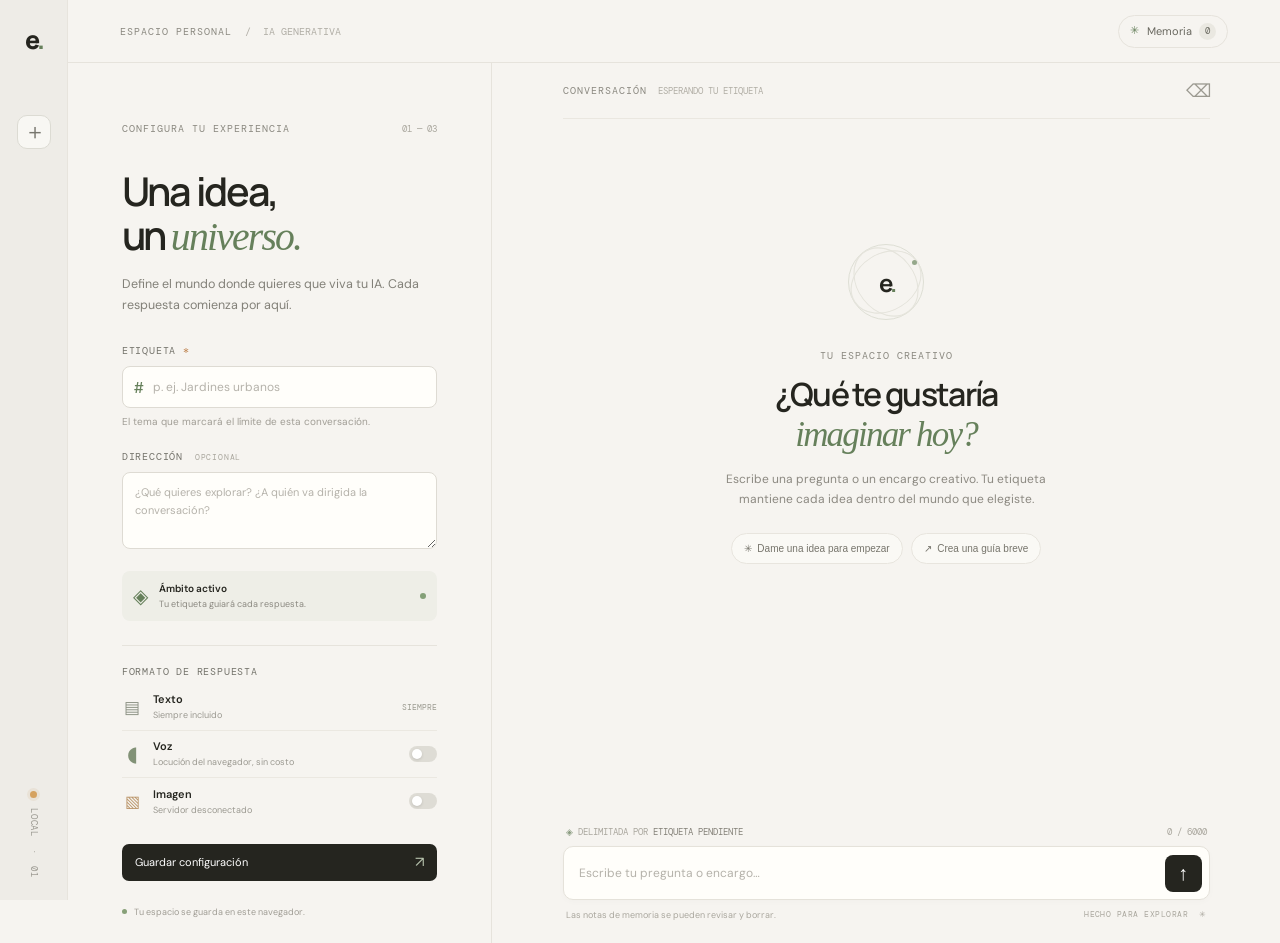
==== IAgenerativa/index.html @ 482936a0 "New" ====
<!doctype html>
<html lang="es">
<head>
  <meta charset="utf-8">
  <meta name="viewport" content="width=device-width, initial-scale=1">
  <meta name="theme-color" content="#f6f4f0">
  <title>Etiqueta — IA generativa</title>
  <link rel="preconnect" href="https://fonts.googleapis.com">
  <link rel="preconnect" href="https://fonts.gstatic.com" crossorigin>
  <link href="https://fonts.googleapis.com/css2?family=DM+Mono:wght@400;500&family=DM+Sans:wght@400;500;600;700&family=Manrope:wght@400;500;600;700;800&display=swap" rel="stylesheet">
  <link rel="stylesheet" href="styles.css">
</head>
<body>
  <aside class="rail">
    <a class="brand" href="#" aria-label="Etiqueta, inicio"><span class="brand-mark">e<span>.</span></span></a>
    <button class="rail-button" id="new-chat" aria-label="Nueva conversación" title="Nueva conversación">＋</button>
    <div class="rail-spacer"></div>
    <span class="rail-status" id="api-dot" title="Estado de conexión"></span>
    <span class="rail-version">LOCAL&nbsp; · &nbsp;01</span>
  </aside>

  <main class="workspace">
    <header class="topbar">
      <div class="topbar-label"><span class="eyebrow">ESPACIO PERSONAL</span><span class="breadcrumb">/ &nbsp;IA GENERATIVA</span></div>
      <button class="memory-toggle" id="memory-toggle"><span class="memory-icon">✳</span> Memoria <span class="memory-count" id="memory-count">0</span></button>
    </header>

    <section class="layout">
      <aside class="setup-panel">
        <div class="panel-intro"><span class="eyebrow">CONFIGURA TU EXPERIENCIA</span><span class="step">01 — 03</span></div>
        <h1>Una idea,<br>un <em>universo.</em></h1>
        <p class="intro-copy">Define el mundo donde quieres que viva tu IA. Cada respuesta comienza por aquí.</p>

        <form id="scope-form">
          <label class="field-label" for="label-input">ETIQUETA <span class="required">*</span></label>
          <div class="input-wrap tag-wrap"><span class="hash">#</span><input id="label-input" maxlength="120" placeholder="p. ej. Jardines urbanos" required value=""></div>
          <p class="field-hint">El tema que marcará el límite de esta conversación.</p>

          <label class="field-label description-label" for="description-input">DIRECCIÓN <span class="optional">OPCIONAL</span></label>
          <textarea id="description-input" rows="3" maxlength="1500" placeholder="¿Qué quieres explorar? ¿A quién va dirigida la conversación?"></textarea>

          <div class="scope-preview"><span class="scope-glyph">◈</span><div><b>Ámbito activo</b><span id="scope-preview-text">Tu etiqueta guiará cada respuesta.</span></div><span class="scope-indicator"></span></div>

          <div class="panel-divider"></div>
          <div class="field-label output-label">FORMATO DE RESPUESTA</div>
          <label class="output-option"><span class="option-icon">▤</span><span><b>Texto</b><small>Siempre incluido</small></span><span class="always-on">SIEMPRE</span></label>
          <label class="output-option selectable"><input id="audio-toggle" type="checkbox"><span class="option-icon audio-icon">◖</span><span><b>Voz</b><small>Locución del navegador, sin costo</small></span><span class="check-ui"></span></label>
          <label class="output-option selectable"><input id="image-toggle" type="checkbox"><span class="option-icon image-icon">▧</span><span><b>Imagen</b><small id="image-status">Generación local con ComfyUI</small></span><span class="check-ui"></span></label>
          <button class="save-scope" type="button" id="save-scope">Guardar configuración <span>↗</span></button>
        </form>

        <div class="sidebar-footer"><span class="privacy-dot"></span> Tu espacio se guarda en este navegador.</div>
      </aside>

      <section class="chat-panel" aria-label="Conversación">
        <div class="chat-top"><div><span class="eyebrow">CONVERSACIÓN</span><span class="chat-mode" id="chat-mode">ESPERANDO TU ETIQUETA</span></div><button class="icon-button" id="clear-chat" aria-label="Limpiar conversación" title="Limpiar conversación">⌫</button></div>
        <div class="messages" id="messages" aria-live="polite">
          <div class="welcome" id="welcome">
            <div class="welcome-orbit"><span class="orbit-dot"></span><span class="orbit-center">e<span>.</span></span></div>
            <span class="eyebrow">TU ESPACIO CREATIVO</span>
            <h2>¿Qué te gustaría<br><em>imaginar hoy?</em></h2>
            <p>Escribe una pregunta o un encargo creativo. Tu etiqueta mantiene cada idea dentro del mundo que elegiste.</p>
            <div class="suggestions"><button class="suggestion" data-prompt="Ayúdame a empezar con tres ideas interesantes.">✳ &nbsp;Dame una idea para empezar</button><button class="suggestion" data-prompt="Crea una pequeña guía práctica para principiantes.">↗ &nbsp;Crea una guía breve</button></div>
          </div>
        </div>
        <div class="composer-area">
          <div class="composer-meta"><span><span class="lock-icon">◈</span> DELIMITADA POR <b id="composer-label">ETIQUETA PENDIENTE</b></span><span id="char-count">0 / 6000</span></div>
          <form class="composer" id="chat-form"><textarea id="message-input" rows="1" maxlength="6000" placeholder="Escribe tu pregunta o encargo…" aria-label="Tu mensaje" required></textarea><button class="send-button" type="submit" id="send-button" aria-label="Enviar mensaje"><span>↑</span></button></form>
          <div class="composer-foot"><span>Las notas de memoria se pueden revisar y borrar.</span><span>HECHO PARA EXPLORAR &nbsp;✳</span></div>
        </div>
      </section>
    </section>
  </main>

  <div class="toast" id="toast" role="status"></div>
  <dialog id="memory-dialog" class="memory-dialog"><form method="dialog"><div class="dialog-top"><div><span class="eyebrow">MEMORIA LOCAL</span><h2>Contexto que permanece.</h2></div><button class="icon-button" aria-label="Cerrar">×</button></div><p>Estas notas solo se guardan en este navegador y pueden ayudar a personalizar respuestas futuras dentro de tu etiqueta.</p><label class="field-label" for="memory-input">TUS NOTAS</label><textarea id="memory-input" rows="7" maxlength="3000" placeholder="Preferencias, contexto o detalles que quieras recordar…"></textarea><div class="dialog-actions"><button type="button" class="text-button" id="forget-memory">Borrar notas</button><button type="button" class="save-scope" id="save-memory">Guardar notas <span>↗</span></button></div></form></dialog>
  <script src="app.js"></script>
</body>
</html>
---- IAgenerativa/styles.css ----
:root{--paper:#f6f4f0;--white:#fffefa;--ink:#25251f;--muted:#88877f;--line:#e6e3dc;--accent:#66805b;--accent-light:#e8ede4;--amber:#c79356;--sans:"DM Sans",sans-serif;--display:"Manrope",sans-serif;--mono:"DM Mono",monospace}*{box-sizing:border-box}body{margin:0;background:var(--paper);color:var(--ink);font-family:var(--sans);font-size:14px;min-height:100vh}.rail{position:fixed;inset:0 auto 0 0;width:68px;background:#eeece7;border-right:1px solid #e7e4dd;display:flex;align-items:center;flex-direction:column;z-index:5}.brand{margin-top:22px;text-decoration:none}.brand-mark{font:800 25px var(--display);letter-spacing:-3px;color:var(--ink)}.brand-mark span,.orbit-center span{color:var(--accent)}.rail-button{margin-top:58px;border:1px solid #dcdbd3;background:#f8f7f3;width:34px;height:34px;border-radius:10px;font-size:22px;color:#77766e;cursor:pointer}.rail-button:hover{color:var(--accent);border-color:var(--accent)}.rail-spacer{flex:1}.rail-status{width:7px;height:7px;border-radius:50%;background:#d5a260;margin-bottom:10px;box-shadow:0 0 0 3px #e9e2d7}.rail-status.online{background:#72976a;box-shadow:0 0 0 3px #e0e9dc}.rail-version{font:9px var(--mono);writing-mode:vertical-rl;color:#9c9a92;letter-spacing:.09em;margin-bottom:22px}.workspace{margin-left:68px;min-height:100vh}.topbar{height:63px;padding:0 4.3%;border-bottom:1px solid var(--line);display:flex;align-items:center;justify-content:space-between}.topbar-label{display:flex;gap:13px;align-items:center}.eyebrow{font:10px var(--mono);letter-spacing:.1em;color:#8b8980}.breadcrumb{font:10px var(--mono);color:#b1aea6}.memory-toggle{border:1px solid var(--line);background:transparent;border-radius:20px;padding:7px 11px;font:11px var(--sans);color:#69685f;cursor:pointer}.memory-toggle:hover{background:#efede7}.memory-icon{color:var(--accent);margin-right:5px}.memory-count{display:inline-grid;place-items:center;background:#eae8e1;border-radius:50%;height:17px;width:17px;margin-left:4px;font:9px var(--mono)}.layout{max-width:1500px;margin:auto;display:grid;grid-template-columns:minmax(295px,35%) 1fr;min-height:calc(100vh - 63px)}.setup-panel{padding:47px clamp(27px,4.2vw,64px) 25px;border-right:1px solid var(--line);position:relative;display:flex;flex-direction:column}.panel-intro{display:flex;justify-content:space-between;align-items:center}.step{font:9px var(--mono);color:#aaa79e}h1{font:600 clamp(32px,3.1vw,43px)/1.12 var(--display);letter-spacing:-2.3px;margin:34px 0 14px}h1 em,h2 em{font-family:Georgia,serif;font-weight:400;color:var(--accent);letter-spacing:-1.8px}.intro-copy{max-width:300px;color:#828078;line-height:1.65;font-size:12.5px;margin:0 0 29px}.field-label{display:block;font:10px var(--mono);letter-spacing:.08em;color:#74736b;margin:0 0 9px}.required{color:#bd7f49}.optional{font-size:8px;color:#aaa79e;margin-left:5px}.input-wrap{height:42px;border:1px solid #dedbd3;background:var(--white);border-radius:8px;display:flex;align-items:center;padding:0 11px;transition:border-color .2s}.input-wrap:focus-within,textarea:focus{outline:none;border-color:#99a88f}.hash{color:var(--accent);font:16px var(--mono);margin-right:7px}input,textarea{font-family:var(--sans);color:var(--ink)}.input-wrap input{border:0;outline:0;width:100%;font-size:12px;background:transparent}.input-wrap input::placeholder,textarea::placeholder{color:#b5b2aa}.field-hint{font-size:10px;color:#a09d95;margin:7px 0 22px}.description-label{margin-bottom:9px}#description-input,#memory-input{resize:vertical;min-height:71px;border:1px solid #dedbd3;border-radius:8px;background:var(--white);padding:11px 12px;font-size:11px;line-height:1.6;width:100%;outline:none}#description-input::placeholder{color:#b5b2aa}.scope-preview{display:flex;align-items:center;gap:11px;padding:11px;margin-top:18px;background:#eeeee7;border-radius:8px}.scope-glyph{font-size:20px;color:var(--accent)}.scope-preview div{display:flex;flex-direction:column;gap:3px;min-width:0}.scope-preview b{font-size:10px;font-weight:600}.scope-preview div span{font-size:9px;color:#8b8981;overflow:hidden;text-overflow:ellipsis;white-space:nowrap;max-width:215px}.scope-indicator{margin-left:auto;flex:none;width:6px;height:6px;background:#84a078;border-radius:50%}.panel-divider{height:1px;background:var(--line);margin:24px 0 19px}.output-label{margin-bottom:6px}.output-option{display:flex;align-items:center;gap:10px;min-height:47px;border-bottom:1px solid #ebe8e1;cursor:default}.output-option:last-of-type{border-bottom:0}.option-icon{font-size:17px;width:21px;color:#8c9184;text-align:center}.audio-icon{font-size:21px;color:#829277}.image-icon{font-size:16px;color:#ba9469}.output-option>span:nth-of-type(2){display:flex;flex-direction:column;gap:3px}.output-option b{font-size:11px;font-weight:600}.output-option small{font-size:9px;color:#9b9991}.always-on{margin-left:auto;font:8px var(--mono);color:#9b9a90}.selectable{position:relative;cursor:pointer}.selectable input{position:absolute;opacity:0;pointer-events:none}.check-ui{margin-left:auto;width:28px;height:16px;background:#dedcd5;border-radius:20px;position:relative;transition:.18s}.check-ui:after{content:"";position:absolute;width:10px;height:10px;background:white;border-radius:50%;left:3px;top:3px;transition:.18s;box-shadow:0 1px 3px #0002}.selectable input:checked~.check-ui{background:var(--accent)}.selectable input:checked~.check-ui:after{left:15px}.selectable:has(input:focus-visible){outline:2px solid var(--accent)}.save-scope{margin-top:19px;width:100%;height:37px;border:0;background:var(--ink);border-radius:7px;color:white;text-align:left;padding:0 13px;font:11px var(--sans);cursor:pointer;display:flex;align-items:center;justify-content:space-between;transition:background .2s}.save-scope:hover{background:#41433c}.save-scope span{font-size:15px;color:#b6c2ad}.sidebar-footer{margin-top:auto;padding-top:25px;font-size:9px;color:#a09d95;display:flex;align-items:center;gap:7px}.privacy-dot{width:5px;height:5px;border-radius:50%;background:#87a078}.chat-panel{display:flex;flex-direction:column;min-height:calc(100vh - 63px);padding:0 clamp(25px,5.5vw,82px)}.chat-top{height:56px;display:flex;align-items:center;justify-content:space-between;border-bottom:1px solid #eae7e0}.chat-top>div{display:flex;align-items:center;gap:11px}.chat-mode{font:9px var(--mono);color:#b1aea5}.icon-button{border:0;background:none;color:#9b9990;font-size:18px;cursor:pointer;width:30px;height:30px;border-radius:8px}.icon-button:hover{background:#eeece5;color:var(--ink)}.messages{flex:1;overflow:auto;padding:26px 0 20px;scroll-behavior:smooth}.welcome{max-width:455px;margin:8vh auto 30px;text-align:center}.welcome-orbit{position:relative;width:76px;height:76px;border:1px solid #dedfd5;border-radius:50%;margin:0 auto 25px;display:grid;place-items:center}.welcome-orbit:before,.welcome-orbit:after{content:"";position:absolute;border:1px solid #e5e4dc;border-radius:50%;inset:8px;transform:rotate(-32deg) scaleX(1.3)}.welcome-orbit:after{transform:rotate(52deg) scaleX(1.3)}.orbit-center{font:700 24px var(--display);letter-spacing:-3px}.orbit-dot{position:absolute;width:5px;height:5px;border-radius:50%;background:#95a88b;right:6px;top:15px}.welcome h2{font:600 32px/1.22 var(--display);letter-spacing:-1.7px;margin:12px 0 12px}.welcome h2 em{font-size:35px}.welcome>p{max-width:370px;margin:0 auto;color:#8c8981;font-size:12px;line-height:1.7}.suggestions{display:flex;justify-content:center;gap:8px;margin-top:23px;flex-wrap:wrap}.suggestion{background:#faf9f5;border:1px solid #e8e5de;border-radius:20px;padding:9px 12px;font-size:10px;color:#77756c;cursor:pointer}.suggestion:hover{border-color:#9bac92;color:var(--accent)}.composer-area{padding-bottom:22px}.composer-meta{display:flex;justify-content:space-between;font:9px var(--mono);color:#aaa79e;margin:0 3px 8px}.composer-meta b{font-weight:400;color:#848178}.lock-icon{color:#8b9c81}.composer{background:var(--white);border:1px solid #e5e2da;border-radius:10px;min-height:54px;display:flex;align-items:flex-end;padding:7px;gap:8px;box-shadow:0 2px 7px #33291105}.composer:focus-within{border-color:#a8b59e}.composer textarea{border:0!important;background:transparent!important;resize:none;max-height:160px;min-height:38px;padding:10px 8px;flex:1;font-size:12px;line-height:1.5;outline:none}.send-button{width:37px;height:37px;flex:none;border:0;border-radius:8px;background:var(--ink);color:white;font-size:20px;cursor:pointer}.send-button:hover{background:var(--accent)}.send-button:disabled{opacity:.45;cursor:wait}.composer-foot{display:flex;justify-content:space-between;margin:9px 3px 0;font-size:9px;color:#aaa79e}.composer-foot span:last-child{font:8px var(--mono);letter-spacing:.06em}.message{display:flex;gap:11px;margin:0 auto 20px;max-width:670px;animation:appear .25s ease}.message.user{justify-content:flex-end}.message .avatar{width:26px;height:26px;flex:none;border-radius:50%;display:grid;place-items:center;background:#e8ece4;color:var(--accent);font:600 11px var(--display)}.message.user .bubble{background:#eceae4;border-radius:13px 4px 13px 13px;max-width:79%}.message.assistant .bubble{background:transparent;max-width:88%;padding-top:2px}.bubble{padding:11px 14px;font-size:12px;line-height:1.75;white-space:pre-wrap;overflow-wrap:anywhere}.message.assistant .bubble{color:#37372f}.message-tools{display:flex;gap:8px;margin:8px 0 0 36px}.tool-button{border:1px solid var(--line);background:var(--white);border-radius:16px;padding:6px 10px;font-size:10px;color:#77756d;cursor:pointer}.tool-button:hover{color:var(--accent);border-color:#afbea7}.reply-image{display:block;width:min(100%,460px);border-radius:10px;border:1px solid var(--line);margin:12px 0 0}.loading-dots{display:flex;gap:4px;padding:8px 0}.loading-dots i{width:5px;height:5px;background:#98a68d;border-radius:50%;animation:bounce .7s infinite alternate}.loading-dots i:nth-child(2){animation-delay:.16s}.loading-dots i:nth-child(3){animation-delay:.32s}.toast{position:fixed;bottom:24px;left:50%;transform:translate(-50%,12px);opacity:0;pointer-events:none;background:#2b2d27;color:#fff;padding:10px 15px;border-radius:8px;font-size:11px;z-index:15;transition:.2s;max-width:90vw}.toast.show{transform:translate(-50%,0);opacity:1}.memory-dialog{width:min(460px,calc(100vw - 32px));border:1px solid var(--line);border-radius:14px;padding:24px;background:var(--white);color:var(--ink);box-shadow:0 18px 60px #29271925}.memory-dialog::backdrop{background:#25251f55;backdrop-filter:blur(3px)}.dialog-top{display:flex;justify-content:space-between}.dialog-top h2{font:600 21px var(--display);letter-spacing:-.6px;margin:8px 0}.memory-dialog p{font-size:11px;color:#89867e;line-height:1.65;margin:5px 0 20px}.memory-dialog #memory-input{min-height:130px}.dialog-actions{display:flex;align-items:center;justify-content:space-between;gap:15px}.dialog-actions .save-scope{width:auto;min-width:138px}.text-button{border:0;background:transparent;color:#a05e4e;font-size:10px;cursor:pointer}.text-button:hover{text-decoration:underline}@keyframes bounce{to{transform:translateY(-5px)}}@keyframes appear{from{opacity:0;transform:translateY(5px)}to{opacity:1;transform:translateY(0)}}@media(min-height:850px){.setup-panel{padding-top:59px}.welcome{margin-top:11vh}}@media(max-width:820px){.layout{grid-template-columns:minmax(250px,36%) 1fr}.setup-panel{padding-left:24px;padding-right:24px}.chat-panel{padding-left:26px;padding-right:26px}.topbar{padding:0 25px}}@media(max-width:650px){.rail{width:48px}.workspace{margin-left:48px}.topbar{height:52px;padding:0 15px}.breadcrumb{display:none}.layout{display:flex;flex-direction:column;min-height:calc(100vh - 52px)}.setup-panel{border-right:0;border-bottom:1px solid var(--line);padding:24px 20px 15px}.setup-panel h1{font-size:29px;margin:18px 0 8px}.intro-copy{margin-bottom:16px}.scope-preview{margin-top:12px}.panel-divider{margin:16px 0 11px}.output-option{min-height:40px}.save-scope{margin-top:13px}.sidebar-footer{display:none}.chat-panel{min-height:70vh;padding:0 17px}.chat-top{height:47px}.welcome{margin:8vh auto 25px}.welcome h2{font-size:28px}.welcome h2 em{font-size:30px}.composer-area{padding-bottom:14px}.composer-foot span:last-child{display:none}.rail-button{margin-top:38px}.rail-version{margin-bottom:14px}}
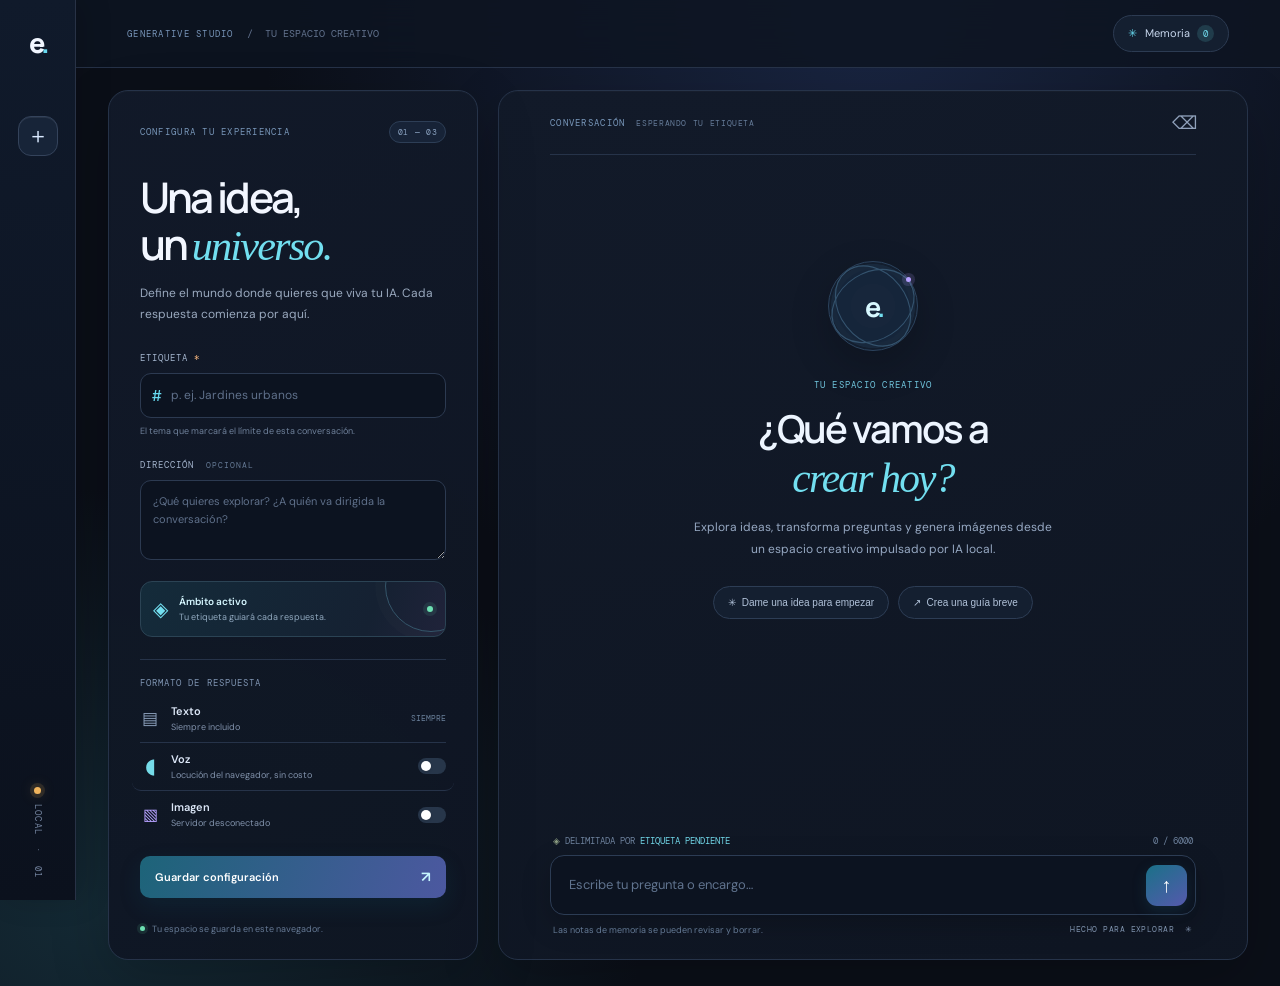
==== commit 86fa208d: "Completado" ====
--- a/IAgenerativa/index.html
+++ b/IAgenerativa/index.html
@@ -3,8 +3,9 @@
 <head>
   <meta charset="utf-8">
   <meta name="viewport" content="width=device-width, initial-scale=1">
-  <meta name="theme-color" content="#f6f4f0">
-  <title>Etiqueta — IA generativa</title>
+  <meta name="theme-color" content="#0b0f18">
+  <title>Etiqueta IA — Generative Studio</title>
+  <meta name="description" content="Un espacio local para explorar ideas, conversar y crear imágenes con inteligencia artificial.">
   <link rel="preconnect" href="https://fonts.googleapis.com">
   <link rel="preconnect" href="https://fonts.gstatic.com" crossorigin>
   <link href="https://fonts.googleapis.com/css2?family=DM+Mono:wght@400;500&family=DM+Sans:wght@400;500;600;700&family=Manrope:wght@400;500;600;700;800&display=swap" rel="stylesheet">
@@ -21,7 +22,7 @@
 
   <main class="workspace">
     <header class="topbar">
-      <div class="topbar-label"><span class="eyebrow">ESPACIO PERSONAL</span><span class="breadcrumb">/ &nbsp;IA GENERATIVA</span></div>
+      <div class="topbar-label"><span class="eyebrow">GENERATIVE STUDIO</span><span class="breadcrumb">/ &nbsp;TU ESPACIO CREATIVO</span></div>
       <button class="memory-toggle" id="memory-toggle"><span class="memory-icon">✳</span> Memoria <span class="memory-count" id="memory-count">0</span></button>
     </header>
 
@@ -58,8 +59,8 @@
           <div class="welcome" id="welcome">
             <div class="welcome-orbit"><span class="orbit-dot"></span><span class="orbit-center">e<span>.</span></span></div>
             <span class="eyebrow">TU ESPACIO CREATIVO</span>
-            <h2>¿Qué te gustaría<br><em>imaginar hoy?</em></h2>
-            <p>Escribe una pregunta o un encargo creativo. Tu etiqueta mantiene cada idea dentro del mundo que elegiste.</p>
+            <h2>¿Qué vamos a<br><em>crear hoy?</em></h2>
+            <p>Explora ideas, transforma preguntas y genera imágenes desde un espacio creativo impulsado por IA local.</p>
             <div class="suggestions"><button class="suggestion" data-prompt="Ayúdame a empezar con tres ideas interesantes.">✳ &nbsp;Dame una idea para empezar</button><button class="suggestion" data-prompt="Crea una pequeña guía práctica para principiantes.">↗ &nbsp;Crea una guía breve</button></div>
           </div>
         </div>
--- a/IAgenerativa/styles.css
+++ b/IAgenerativa/styles.css
@@ -1 +1,308 @@
 :root{--paper:#f6f4f0;--white:#fffefa;--ink:#25251f;--muted:#88877f;--line:#e6e3dc;--accent:#66805b;--accent-light:#e8ede4;--amber:#c79356;--sans:"DM Sans",sans-serif;--display:"Manrope",sans-serif;--mono:"DM Mono",monospace}*{box-sizing:border-box}body{margin:0;background:var(--paper);color:var(--ink);font-family:var(--sans);font-size:14px;min-height:100vh}.rail{position:fixed;inset:0 auto 0 0;width:68px;background:#eeece7;border-right:1px solid #e7e4dd;display:flex;align-items:center;flex-direction:column;z-index:5}.brand{margin-top:22px;text-decoration:none}.brand-mark{font:800 25px var(--display);letter-spacing:-3px;color:var(--ink)}.brand-mark span,.orbit-center span{color:var(--accent)}.rail-button{margin-top:58px;border:1px solid #dcdbd3;background:#f8f7f3;width:34px;height:34px;border-radius:10px;font-size:22px;color:#77766e;cursor:pointer}.rail-button:hover{color:var(--accent);border-color:var(--accent)}.rail-spacer{flex:1}.rail-status{width:7px;height:7px;border-radius:50%;background:#d5a260;margin-bottom:10px;box-shadow:0 0 0 3px #e9e2d7}.rail-status.online{background:#72976a;box-shadow:0 0 0 3px #e0e9dc}.rail-version{font:9px var(--mono);writing-mode:vertical-rl;color:#9c9a92;letter-spacing:.09em;margin-bottom:22px}.workspace{margin-left:68px;min-height:100vh}.topbar{height:63px;padding:0 4.3%;border-bottom:1px solid var(--line);display:flex;align-items:center;justify-content:space-between}.topbar-label{display:flex;gap:13px;align-items:center}.eyebrow{font:10px var(--mono);letter-spacing:.1em;color:#8b8980}.breadcrumb{font:10px var(--mono);color:#b1aea6}.memory-toggle{border:1px solid var(--line);background:transparent;border-radius:20px;padding:7px 11px;font:11px var(--sans);color:#69685f;cursor:pointer}.memory-toggle:hover{background:#efede7}.memory-icon{color:var(--accent);margin-right:5px}.memory-count{display:inline-grid;place-items:center;background:#eae8e1;border-radius:50%;height:17px;width:17px;margin-left:4px;font:9px var(--mono)}.layout{max-width:1500px;margin:auto;display:grid;grid-template-columns:minmax(295px,35%) 1fr;min-height:calc(100vh - 63px)}.setup-panel{padding:47px clamp(27px,4.2vw,64px) 25px;border-right:1px solid var(--line);position:relative;display:flex;flex-direction:column}.panel-intro{display:flex;justify-content:space-between;align-items:center}.step{font:9px var(--mono);color:#aaa79e}h1{font:600 clamp(32px,3.1vw,43px)/1.12 var(--display);letter-spacing:-2.3px;margin:34px 0 14px}h1 em,h2 em{font-family:Georgia,serif;font-weight:400;color:var(--accent);letter-spacing:-1.8px}.intro-copy{max-width:300px;color:#828078;line-height:1.65;font-size:12.5px;margin:0 0 29px}.field-label{display:block;font:10px var(--mono);letter-spacing:.08em;color:#74736b;margin:0 0 9px}.required{color:#bd7f49}.optional{font-size:8px;color:#aaa79e;margin-left:5px}.input-wrap{height:42px;border:1px solid #dedbd3;background:var(--white);border-radius:8px;display:flex;align-items:center;padding:0 11px;transition:border-color .2s}.input-wrap:focus-within,textarea:focus{outline:none;border-color:#99a88f}.hash{color:var(--accent);font:16px var(--mono);margin-right:7px}input,textarea{font-family:var(--sans);color:var(--ink)}.input-wrap input{border:0;outline:0;width:100%;font-size:12px;background:transparent}.input-wrap input::placeholder,textarea::placeholder{color:#b5b2aa}.field-hint{font-size:10px;color:#a09d95;margin:7px 0 22px}.description-label{margin-bottom:9px}#description-input,#memory-input{resize:vertical;min-height:71px;border:1px solid #dedbd3;border-radius:8px;background:var(--white);padding:11px 12px;font-size:11px;line-height:1.6;width:100%;outline:none}#description-input::placeholder{color:#b5b2aa}.scope-preview{display:flex;align-items:center;gap:11px;padding:11px;margin-top:18px;background:#eeeee7;border-radius:8px}.scope-glyph{font-size:20px;color:var(--accent)}.scope-preview div{display:flex;flex-direction:column;gap:3px;min-width:0}.scope-preview b{font-size:10px;font-weight:600}.scope-preview div span{font-size:9px;color:#8b8981;overflow:hidden;text-overflow:ellipsis;white-space:nowrap;max-width:215px}.scope-indicator{margin-left:auto;flex:none;width:6px;height:6px;background:#84a078;border-radius:50%}.panel-divider{height:1px;background:var(--line);margin:24px 0 19px}.output-label{margin-bottom:6px}.output-option{display:flex;align-items:center;gap:10px;min-height:47px;border-bottom:1px solid #ebe8e1;cursor:default}.output-option:last-of-type{border-bottom:0}.option-icon{font-size:17px;width:21px;color:#8c9184;text-align:center}.audio-icon{font-size:21px;color:#829277}.image-icon{font-size:16px;color:#ba9469}.output-option>span:nth-of-type(2){display:flex;flex-direction:column;gap:3px}.output-option b{font-size:11px;font-weight:600}.output-option small{font-size:9px;color:#9b9991}.always-on{margin-left:auto;font:8px var(--mono);color:#9b9a90}.selectable{position:relative;cursor:pointer}.selectable input{position:absolute;opacity:0;pointer-events:none}.check-ui{margin-left:auto;width:28px;height:16px;background:#dedcd5;border-radius:20px;position:relative;transition:.18s}.check-ui:after{content:"";position:absolute;width:10px;height:10px;background:white;border-radius:50%;left:3px;top:3px;transition:.18s;box-shadow:0 1px 3px #0002}.selectable input:checked~.check-ui{background:var(--accent)}.selectable input:checked~.check-ui:after{left:15px}.selectable:has(input:focus-visible){outline:2px solid var(--accent)}.save-scope{margin-top:19px;width:100%;height:37px;border:0;background:var(--ink);border-radius:7px;color:white;text-align:left;padding:0 13px;font:11px var(--sans);cursor:pointer;display:flex;align-items:center;justify-content:space-between;transition:background .2s}.save-scope:hover{background:#41433c}.save-scope span{font-size:15px;color:#b6c2ad}.sidebar-footer{margin-top:auto;padding-top:25px;font-size:9px;color:#a09d95;display:flex;align-items:center;gap:7px}.privacy-dot{width:5px;height:5px;border-radius:50%;background:#87a078}.chat-panel{display:flex;flex-direction:column;min-height:calc(100vh - 63px);padding:0 clamp(25px,5.5vw,82px)}.chat-top{height:56px;display:flex;align-items:center;justify-content:space-between;border-bottom:1px solid #eae7e0}.chat-top>div{display:flex;align-items:center;gap:11px}.chat-mode{font:9px var(--mono);color:#b1aea5}.icon-button{border:0;background:none;color:#9b9990;font-size:18px;cursor:pointer;width:30px;height:30px;border-radius:8px}.icon-button:hover{background:#eeece5;color:var(--ink)}.messages{flex:1;overflow:auto;padding:26px 0 20px;scroll-behavior:smooth}.welcome{max-width:455px;margin:8vh auto 30px;text-align:center}.welcome-orbit{position:relative;width:76px;height:76px;border:1px solid #dedfd5;border-radius:50%;margin:0 auto 25px;display:grid;place-items:center}.welcome-orbit:before,.welcome-orbit:after{content:"";position:absolute;border:1px solid #e5e4dc;border-radius:50%;inset:8px;transform:rotate(-32deg) scaleX(1.3)}.welcome-orbit:after{transform:rotate(52deg) scaleX(1.3)}.orbit-center{font:700 24px var(--display);letter-spacing:-3px}.orbit-dot{position:absolute;width:5px;height:5px;border-radius:50%;background:#95a88b;right:6px;top:15px}.welcome h2{font:600 32px/1.22 var(--display);letter-spacing:-1.7px;margin:12px 0 12px}.welcome h2 em{font-size:35px}.welcome>p{max-width:370px;margin:0 auto;color:#8c8981;font-size:12px;line-height:1.7}.suggestions{display:flex;justify-content:center;gap:8px;margin-top:23px;flex-wrap:wrap}.suggestion{background:#faf9f5;border:1px solid #e8e5de;border-radius:20px;padding:9px 12px;font-size:10px;color:#77756c;cursor:pointer}.suggestion:hover{border-color:#9bac92;color:var(--accent)}.composer-area{padding-bottom:22px}.composer-meta{display:flex;justify-content:space-between;font:9px var(--mono);color:#aaa79e;margin:0 3px 8px}.composer-meta b{font-weight:400;color:#848178}.lock-icon{color:#8b9c81}.composer{background:var(--white);border:1px solid #e5e2da;border-radius:10px;min-height:54px;display:flex;align-items:flex-end;padding:7px;gap:8px;box-shadow:0 2px 7px #33291105}.composer:focus-within{border-color:#a8b59e}.composer textarea{border:0!important;background:transparent!important;resize:none;max-height:160px;min-height:38px;padding:10px 8px;flex:1;font-size:12px;line-height:1.5;outline:none}.send-button{width:37px;height:37px;flex:none;border:0;border-radius:8px;background:var(--ink);color:white;font-size:20px;cursor:pointer}.send-button:hover{background:var(--accent)}.send-button:disabled{opacity:.45;cursor:wait}.composer-foot{display:flex;justify-content:space-between;margin:9px 3px 0;font-size:9px;color:#aaa79e}.composer-foot span:last-child{font:8px var(--mono);letter-spacing:.06em}.message{display:flex;gap:11px;margin:0 auto 20px;max-width:670px;animation:appear .25s ease}.message.user{justify-content:flex-end}.message .avatar{width:26px;height:26px;flex:none;border-radius:50%;display:grid;place-items:center;background:#e8ece4;color:var(--accent);font:600 11px var(--display)}.message.user .bubble{background:#eceae4;border-radius:13px 4px 13px 13px;max-width:79%}.message.assistant .bubble{background:transparent;max-width:88%;padding-top:2px}.bubble{padding:11px 14px;font-size:12px;line-height:1.75;white-space:pre-wrap;overflow-wrap:anywhere}.message.assistant .bubble{color:#37372f}.message-tools{display:flex;gap:8px;margin:8px 0 0 36px}.tool-button{border:1px solid var(--line);background:var(--white);border-radius:16px;padding:6px 10px;font-size:10px;color:#77756d;cursor:pointer}.tool-button:hover{color:var(--accent);border-color:#afbea7}.reply-image{display:block;width:min(100%,460px);border-radius:10px;border:1px solid var(--line);margin:12px 0 0}.loading-dots{display:flex;gap:4px;padding:8px 0}.loading-dots i{width:5px;height:5px;background:#98a68d;border-radius:50%;animation:bounce .7s infinite alternate}.loading-dots i:nth-child(2){animation-delay:.16s}.loading-dots i:nth-child(3){animation-delay:.32s}.toast{position:fixed;bottom:24px;left:50%;transform:translate(-50%,12px);opacity:0;pointer-events:none;background:#2b2d27;color:#fff;padding:10px 15px;border-radius:8px;font-size:11px;z-index:15;transition:.2s;max-width:90vw}.toast.show{transform:translate(-50%,0);opacity:1}.memory-dialog{width:min(460px,calc(100vw - 32px));border:1px solid var(--line);border-radius:14px;padding:24px;background:var(--white);color:var(--ink);box-shadow:0 18px 60px #29271925}.memory-dialog::backdrop{background:#25251f55;backdrop-filter:blur(3px)}.dialog-top{display:flex;justify-content:space-between}.dialog-top h2{font:600 21px var(--display);letter-spacing:-.6px;margin:8px 0}.memory-dialog p{font-size:11px;color:#89867e;line-height:1.65;margin:5px 0 20px}.memory-dialog #memory-input{min-height:130px}.dialog-actions{display:flex;align-items:center;justify-content:space-between;gap:15px}.dialog-actions .save-scope{width:auto;min-width:138px}.text-button{border:0;background:transparent;color:#a05e4e;font-size:10px;cursor:pointer}.text-button:hover{text-decoration:underline}@keyframes bounce{to{transform:translateY(-5px)}}@keyframes appear{from{opacity:0;transform:translateY(5px)}to{opacity:1;transform:translateY(0)}}@media(min-height:850px){.setup-panel{padding-top:59px}.welcome{margin-top:11vh}}@media(max-width:820px){.layout{grid-template-columns:minmax(250px,36%) 1fr}.setup-panel{padding-left:24px;padding-right:24px}.chat-panel{padding-left:26px;padding-right:26px}.topbar{padding:0 25px}}@media(max-width:650px){.rail{width:48px}.workspace{margin-left:48px}.topbar{height:52px;padding:0 15px}.breadcrumb{display:none}.layout{display:flex;flex-direction:column;min-height:calc(100vh - 52px)}.setup-panel{border-right:0;border-bottom:1px solid var(--line);padding:24px 20px 15px}.setup-panel h1{font-size:29px;margin:18px 0 8px}.intro-copy{margin-bottom:16px}.scope-preview{margin-top:12px}.panel-divider{margin:16px 0 11px}.output-option{min-height:40px}.save-scope{margin-top:13px}.sidebar-footer{display:none}.chat-panel{min-height:70vh;padding:0 17px}.chat-top{height:47px}.welcome{margin:8vh auto 25px}.welcome h2{font-size:28px}.welcome h2 em{font-size:30px}.composer-area{padding-bottom:14px}.composer-foot span:last-child{display:none}.rail-button{margin-top:38px}.rail-version{margin-bottom:14px}}
+.reply-audio{display:block;width:min(100%,420px);margin:12px 0 8px}.media-download{display:inline-flex;text-decoration:none;margin:0 6px 6px 0}.image-progress{display:grid;gap:7px;width:min(100%,460px);margin:12px 0;color:#88877f;font-size:10px}.image-progress progress{appearance:none;width:100%;height:7px;border:0;border-radius:8px;overflow:hidden;background:#e6e3dc}.image-progress progress::-webkit-progress-bar{background:#e6e3dc;border-radius:8px}.image-progress progress::-webkit-progress-value{background:var(--accent);border-radius:8px}.image-progress progress::-moz-progress-bar{background:var(--accent);border-radius:8px}.media-error{color:#9d6657;font-size:10px;line-height:1.5}
+
+/* Renovación visual: conserva los mismos controles y comportamiento. */
+:root{
+  --paper:#eef0e9;
+  --white:#fffefa;
+  --ink:#1d2922;
+  --muted:#7b8379;
+  --line:#e2e7dd;
+  --accent:#547b5e;
+  --accent-light:#e7efe5;
+  --amber:#c68b4b;
+}
+body{
+  background:
+    radial-gradient(ellipse at 83% 3%,#dfe8d8 0,transparent 33rem),
+    linear-gradient(135deg,#f4f5ef 0%,#ecefe8 100%);
+  color:var(--ink);
+}
+.rail{
+  width:76px;
+  background:linear-gradient(180deg,#1d3025 0%,#14231b 100%);
+  border:0;
+  box-shadow:8px 0 30px #19271d18;
+}
+.brand{margin-top:24px}
+.brand-mark{color:#f7f6ee;font-size:27px}
+.brand-mark span{color:#a8c095}
+.rail-button{
+  width:40px;height:40px;margin-top:55px;border:1px solid #ffffff26;
+  background:#ffffff0c;color:#e4eadf;border-radius:13px;
+  box-shadow:inset 0 1px #ffffff12;transition:transform .2s,background .2s,border-color .2s;
+}
+.rail-button:hover{color:#fff;background:#78936c;border-color:#91a887;transform:translateY(-2px)}
+.rail-status{background:#dda95d;box-shadow:0 0 0 4px #dda95d24,0 0 14px #dda95d70}
+.rail-status.online{background:#9bc28a;box-shadow:0 0 0 4px #9bc28a24,0 0 14px #9bc28a70}
+.rail-version{color:#a7b6a8;letter-spacing:.13em}
+.workspace{margin-left:76px}
+.topbar{
+  height:68px;padding:0 clamp(22px,4vw,58px);border-color:#dfe5dbb8;
+  background:#f6f7f1a8;backdrop-filter:blur(14px);
+}
+.eyebrow{color:#768474;font-size:9px;letter-spacing:.14em}
+.breadcrumb{color:#a4aca0}
+.memory-toggle{
+  padding:9px 14px;background:#ffffffa8;border-color:#dce3d8;
+  color:#586b58;box-shadow:0 3px 12px #253b2910;transition:.2s;
+}
+.memory-toggle:hover{background:#fff;border-color:#a8baa1;box-shadow:0 5px 16px #253b2918}
+.memory-count{background:#e4ece0;color:#4d6b50}
+.layout{
+  max-width:1640px;min-height:calc(100vh - 68px);
+  padding:22px clamp(16px,2.5vw,38px) 26px;
+  grid-template-columns:minmax(300px,370px) minmax(0,1fr);gap:20px;
+}
+.setup-panel{
+  padding:34px clamp(22px,2.4vw,34px) 24px;border:1px solid #e4e8df;
+  border-radius:20px;background:linear-gradient(155deg,#fffefa 0%,#fbfcf7 100%);
+  box-shadow:0 12px 40px #2436260b,0 2px 8px #24362608;
+}
+.panel-intro{gap:8px}
+.step{
+  border:1px solid #e7eadd;background:#f4f6ef;border-radius:20px;
+  padding:5px 8px;color:#87917f;font-size:8px;letter-spacing:.08em;
+}
+.setup-panel h1{font-size:clamp(35px,3.3vw,48px);letter-spacing:-2.7px;margin:31px 0 13px}
+h1 em,h2 em{color:#5d805f}
+.intro-copy{color:#747e73;font-size:12px;line-height:1.75;margin-bottom:27px}
+.field-label{color:#627061;font-size:9px;letter-spacing:.12em}
+.required{color:#c58449}
+.optional{color:#a5aa9e}
+.input-wrap,#description-input,#memory-input{
+  background:#fdfdf9;border-color:#dfe5da;border-radius:10px;
+  transition:border-color .18s,box-shadow .18s,background .18s;
+}
+.input-wrap:focus-within,#description-input:focus,#memory-input:focus{
+  border-color:#8da789;box-shadow:0 0 0 3px #73936d1a;background:#fff;
+}
+.input-wrap{height:45px}
+.input-wrap input{font-size:12px}
+.field-hint{color:#969e92;font-size:9px}
+#description-input,#memory-input{font-size:11px;line-height:1.7}
+.scope-preview{
+  position:relative;overflow:hidden;margin-top:17px;padding:13px 12px;
+  border:1px solid #e1e9dc;border-radius:12px;
+  background:linear-gradient(110deg,#eef4ea,#f5f7ef 70%,#edf1e7);
+}
+.scope-preview:after{
+  content:"";position:absolute;width:90px;height:90px;border:1px solid #d8e3d2;
+  border-radius:50%;right:-32px;top:-42px;box-shadow:0 0 0 10px #ffffff20;
+}
+.scope-glyph{color:#628166}
+.scope-preview b{color:#405544;font-size:10px}
+.scope-preview div span{color:#879184}
+.scope-indicator{box-shadow:0 0 0 4px #7a9b6f20}
+.panel-divider{background:#e7ebe3;margin:22px 0 17px}
+.output-label{color:#748071}
+.output-option{min-height:48px;border-color:#edf0e9;transition:background .18s}
+.output-option.selectable{padding:0 8px;margin:0 -8px;border-radius:9px}
+.output-option.selectable:hover{background:#f5f7f1}
+.option-icon{color:#899681}
+.audio-icon{color:#6c8869}
+.image-icon{color:#b98b55}
+.output-option b{color:#344239}
+.output-option small{color:#929a8e}
+.always-on{color:#82927e}
+.check-ui{background:#dce2d8}
+.selectable input:checked~.check-ui{background:#5d825f;box-shadow:0 0 0 3px #5d825f18}
+.save-scope{
+  height:42px;margin-top:17px;padding:0 15px;border-radius:10px;
+  background:linear-gradient(110deg,#23372a,#304b36);box-shadow:0 6px 15px #243a291b;
+  font-weight:600;transition:transform .18s,box-shadow .18s,background .18s;
+}
+.save-scope:hover{background:linear-gradient(110deg,#385b40,#496d4b);box-shadow:0 8px 18px #243a2925;transform:translateY(-1px)}
+.save-scope span{color:#c7d6bc}
+.sidebar-footer{color:#98a194;font-size:9px}
+.privacy-dot{box-shadow:0 0 0 3px #88a4771c}
+.chat-panel{
+  min-height:calc(100vh - 116px);padding:0 clamp(22px,4vw,62px);
+  border:1px solid #e2e7de;border-radius:20px;
+  background:linear-gradient(160deg,#fffefa 0%,#fbfcf8 100%);
+  box-shadow:0 12px 40px #2436260b,0 2px 8px #24362608;overflow:hidden;
+}
+.chat-top{height:64px;border-color:#edf0e9}
+.chat-top .eyebrow{color:#71826f}
+.chat-mode{color:#97a194;font-size:8px;letter-spacing:.08em}
+.icon-button{color:#879184;transition:background .18s,color .18s}
+.icon-button:hover{background:#edf2e9;color:#405c43}
+.messages{padding:25px 0 22px}
+.welcome{max-width:490px;margin:clamp(38px,9vh,92px) auto 36px}
+.welcome-orbit{
+  width:90px;height:90px;margin-bottom:23px;border-color:#dce5d8;
+  background:radial-gradient(circle,#fff 0 35%,#f1f6ed 36% 67%,#e7efe3 68% 100%);
+  box-shadow:0 12px 30px #3f644018, inset 0 0 0 7px #fff9;
+}
+.welcome-orbit:before,.welcome-orbit:after{border-color:#cfddca;inset:10px}
+.orbit-center{font-size:27px;color:#304b36}
+.orbit-center span{color:#79a06e}
+.orbit-dot{background:#c99a59;box-shadow:0 0 0 4px #c99a5926}
+.welcome>.eyebrow{color:#789075}
+.welcome h2{font-size:clamp(31px,3vw,39px);letter-spacing:-2px;color:#24342a;margin:14px 0}
+.welcome h2 em{font-size:1.08em}
+.welcome>p{color:#818b7f;font-size:12px;line-height:1.8}
+.suggestions{gap:9px;margin-top:25px}
+.suggestion{
+  background:#fff;border-color:#e2e8de;border-radius:24px;padding:10px 14px;
+  color:#657565;box-shadow:0 3px 10px #263c2910;transition:transform .18s,border-color .18s,box-shadow .18s;
+}
+.suggestion:hover{border-color:#aabea4;color:#456849;box-shadow:0 7px 16px #263c2915;transform:translateY(-2px)}
+.composer-area{padding-bottom:23px}
+.composer-meta{color:#939c90}
+.composer-meta b{color:#637960}
+.composer{
+  min-height:60px;padding:8px;border-radius:14px;border-color:#dfe6da;
+  background:#fff;box-shadow:0 7px 24px #263b2910;transition:border-color .2s,box-shadow .2s;
+}
+.composer:focus-within{border-color:#95ae8e;box-shadow:0 0 0 4px #76946c17,0 9px 28px #263b2912}
+.composer textarea{font-size:13px;padding:11px 10px;color:#29392e}
+.composer textarea::placeholder{color:#a2aa9e}
+.send-button{
+  width:41px;height:41px;border-radius:11px;
+  background:linear-gradient(145deg,#294332,#426748);box-shadow:0 4px 10px #29433227;
+  transition:transform .18s,box-shadow .18s,background .18s;
+}
+.send-button:hover{background:linear-gradient(145deg,#496f4e,#5b815a);box-shadow:0 6px 14px #29433235;transform:translateY(-1px)}
+.composer-foot{color:#9aa295}
+.composer-foot span:last-child{color:#8b9987}
+.message{max-width:720px;gap:12px;margin-bottom:22px}
+.message .avatar{
+  width:30px;height:30px;background:linear-gradient(145deg,#e9f1e5,#dce9d8);
+  color:#537854;font-size:12px;box-shadow:inset 0 0 0 1px #d1e0cd;
+}
+.message.user .bubble{
+  background:linear-gradient(135deg,#edf2e9,#e7ede2);border:1px solid #dfe8db;
+  border-radius:15px 5px 15px 15px;color:#314434;
+}
+.message.assistant .bubble{color:#354238;line-height:1.85}
+.bubble{font-size:13px}
+.message-tools{margin-left:42px}
+.tool-button{background:#fff;border-color:#e1e7dd;color:#687568;transition:.18s}
+.tool-button:hover{color:#456a48;border-color:#aebeaa;background:#f7faf4}
+.reply-image{border-color:#e0e7dc;border-radius:14px;box-shadow:0 8px 24px #20352217}
+.reply-audio{border-radius:12px}
+.image-progress{color:#758273}
+.image-progress progress{background:#e3e9df}
+.image-progress progress::-webkit-progress-bar{background:#e3e9df}
+.image-progress progress::-webkit-progress-value,.image-progress progress::-moz-progress-bar{background:#66896a}
+.media-error{color:#a56d5d}
+.toast{
+  bottom:25px;padding:12px 17px;border:1px solid #ffffff20;border-radius:12px;
+  background:#203328;color:#f7f8f3;box-shadow:0 12px 35px #12201635;
+}
+.memory-dialog{
+  border-color:#e0e7dc;border-radius:20px;padding:27px;
+  box-shadow:0 25px 80px #1e302633;
+}
+.memory-dialog::backdrop{background:#17251c70;backdrop-filter:blur(5px)}
+.dialog-top h2{color:#293a2d;font-size:23px}
+.memory-dialog p{color:#7d897d;line-height:1.8}
+.text-button{color:#a26656}
+button:focus-visible,a:focus-visible,input:focus-visible,textarea:focus-visible{
+  outline:3px solid #83a47b88;outline-offset:3px;
+}
+@media(max-width:900px){
+  .layout{grid-template-columns:minmax(275px,330px) minmax(0,1fr);gap:14px;padding:15px}
+  .setup-panel{padding:28px 22px 20px}
+  .chat-panel{padding:0 25px}
+}
+@media(max-width:650px){
+  .rail{width:52px}
+  .workspace{margin-left:52px}
+  .topbar{height:56px;padding:0 14px}
+  .layout{display:flex;flex-direction:column;min-height:calc(100vh - 56px);padding:12px;gap:12px}
+  .setup-panel{padding:21px 19px 17px;border-radius:16px}
+  .setup-panel h1{font-size:31px;margin:19px 0 8px}
+  .intro-copy{margin-bottom:17px}
+  .scope-preview{margin-top:12px}
+  .panel-divider{margin:15px 0 10px}
+  .output-option{min-height:42px}
+  .save-scope{margin-top:13px}
+  .sidebar-footer{display:none}
+  .chat-panel{min-height:68vh;padding:0 16px;border-radius:16px}
+  .chat-top{height:51px}
+  .welcome{margin:6vh auto 28px}
+  .welcome-orbit{width:76px;height:76px}
+  .welcome h2{font-size:29px}
+  .welcome h2 em{font-size:1.05em}
+  .composer-area{padding-bottom:14px}
+  .composer{min-height:55px}
+  .composer-foot span:last-child{display:none}
+  .rail-button{margin-top:39px}
+  .rail-version{margin-bottom:15px}
+}
+@media(prefers-reduced-motion:reduce){
+  *,*::before,*::after{scroll-behavior:auto!important;animation-duration:.01ms!important;animation-iteration-count:1!important;transition-duration:.01ms!important}
+}
+
+/* Etiqueta IA · Generative Studio — tema de laboratorio creativo */
+:root{
+  --ink:#edf2fb;--muted:#98a7bf;--paper:#0b0f18;--line:#283246;
+  --accent:#67d9ef;--accent-light:#1b3040;--amber:#b49bff;
+  color-scheme:dark;
+}
+body{
+  background:radial-gradient(ellipse at 68% 0%,#192542 0,transparent 38rem),
+    radial-gradient(ellipse at 8% 92%,#142a35 0,transparent 34rem),#0b0f18;
+  color:var(--ink);
+}
+.rail{background:linear-gradient(180deg,#101a2b,#0b111d);border-right:1px solid #283246;box-shadow:8px 0 30px #0002}
+.brand-mark{color:#f1f6ff}.brand-mark span{color:#67d9ef}
+.rail-button{background:#172438;color:#d9e9ff;border-color:#34435b}
+.rail-button:hover{background:#233b51;border-color:#67d9ef;color:#fff}
+.rail-status{background:#f0b45d;box-shadow:0 0 0 4px #f0b45d20,0 0 14px #f0b45d60}
+.rail-status.online{background:#6de0b2;box-shadow:0 0 0 4px #6de0b220,0 0 14px #6de0b260}
+.rail-version{color:#73839e}
+.topbar{background:#0d1421d9;border-color:#263248;backdrop-filter:blur(18px)}
+.eyebrow{color:#7896b9}.breadcrumb{color:#62728d}
+.memory-toggle{background:#141f30;border-color:#2c3b52;color:#c6d5eb;box-shadow:none}
+.memory-toggle:hover{background:#1b2a40;border-color:#4a6c88;color:#fff}
+.memory-count{background:#203c4b;color:#72dff0}
+.layout{max-width:1740px}
+.setup-panel,.chat-panel{border:1px solid #263349;border-radius:20px;background:linear-gradient(155deg,#121a29f5,#0f1623f5);box-shadow:0 20px 60px #0003, inset 0 1px #ffffff05}
+.setup-panel{padding-top:30px}
+.step{background:#172337;border-color:#2d3e56;color:#8ca4c2}
+.setup-panel h1{color:#f2f6ff}
+h1 em,h2 em{color:#72dff0}
+.intro-copy{color:#9aa9bf}
+.field-label{color:#a4b5ce}.required{color:#ffbc82}.optional{color:#647894}
+.input-wrap,#description-input,#memory-input{background:#0c1320;border-color:#2c3a51;color:#eaf1ff;border-radius:11px}
+.input-wrap input,#description-input,#memory-input{color:#eaf1ff}
+.input-wrap input::placeholder,#description-input::placeholder,#memory-input::placeholder{color:#5f708a}
+.input-wrap:focus-within,#description-input:focus,#memory-input:focus{border-color:#58cbe2;box-shadow:0 0 0 3px #58cbe21a;background:#101a2a}
+.field-hint{color:#6f819b}
+.scope-preview{border-color:#2b4354;background:linear-gradient(110deg,#142b3a,#152132 75%,#20233a)}
+.scope-preview:after{border-color:#35566a;box-shadow:0 0 0 10px #ffffff03}
+.scope-glyph{color:#72dff0}.scope-preview b{color:#d6f7ff}.scope-preview div span{color:#91a9bf}
+.scope-indicator{background:#6de0b2;box-shadow:0 0 0 4px #6de0b21b}
+.panel-divider{background:#263349}
+.output-label{color:#7f95b2}.output-option{border-color:#263349}.output-option.selectable:hover{background:#182338}
+.option-icon{color:#8ca0bc}.audio-icon{color:#75dce9}.image-icon{color:#b6a1ff}
+.output-option b{color:#dce7f7}.output-option small{color:#8192ab}.always-on{color:#6b819c}
+.check-ui{background:#27364a}.selectable input:checked~.check-ui{background:#59cde2;box-shadow:0 0 0 3px #59cde21b}
+.save-scope{background:linear-gradient(110deg,#1d6479,#4c58a0);box-shadow:0 8px 22px #0c5e7a25;color:#fff}
+.save-scope:hover{background:linear-gradient(110deg,#25829a,#655fbd);box-shadow:0 10px 26px #0c5e7a40}
+.save-scope span{color:#c6f7ff}.sidebar-footer{color:#657994}.privacy-dot{background:#6de0b2;box-shadow:0 0 0 3px #6de0b21b}
+.chat-top{border-color:#263349}.chat-top .eyebrow{color:#7998bb}.chat-mode{color:#657b98}
+.icon-button{color:#91a2bc}.icon-button:hover{background:#1b2b40;color:#72dff0}
+.welcome-orbit{border-color:#2c435d;background:radial-gradient(circle,#17263b 0 35%,#15253a 36% 67%,#101b2c 68% 100%);box-shadow:0 14px 40px #0003,inset 0 0 0 7px #ffffff03}
+.welcome-orbit:before,.welcome-orbit:after{border-color:#34536e}.orbit-center{color:#d8f8ff}.orbit-center span{color:#72dff0}.orbit-dot{background:#b5a0ff;box-shadow:0 0 0 4px #b5a0ff28}
+.welcome>.eyebrow{color:#72c8e0}.welcome h2{color:#edf5ff}.welcome>p{color:#96a8c2}
+.suggestion{background:#141f30;border-color:#2d3d55;color:#b1c2d9;box-shadow:none}.suggestion:hover{border-color:#5aafc6;color:#e8fbff;background:#1a2b3e;box-shadow:0 8px 20px #0002}
+.composer-meta{color:#6d819c}.composer-meta b{color:#71d7e8}
+.composer{background:#0c1320;border-color:#2c3c54;box-shadow:0 10px 30px #0003}.composer:focus-within{border-color:#59cde2;box-shadow:0 0 0 4px #59cde21a,0 12px 30px #0003}
+.composer textarea{color:#eef5ff}.composer textarea::placeholder{color:#60738e}
+.send-button{background:linear-gradient(145deg,#1a7188,#5559ad);box-shadow:0 5px 14px #17485c55}.send-button:hover{background:linear-gradient(145deg,#2594ad,#6b69d0);box-shadow:0 7px 18px #17485c77}
+.composer-foot{color:#647994}.composer-foot span:last-child{color:#7f92ad}
+.message .avatar{background:linear-gradient(145deg,#203d50,#26314e);color:#8fe9f4;box-shadow:inset 0 0 0 1px #38556c}
+.message.user .bubble{background:linear-gradient(135deg,#192b3e,#1b263b);border-color:#30435b;color:#e3efff}
+.message.assistant .bubble{color:#d4deed}.bubble{font-size:13px}
+.tool-button{background:#142033;border-color:#2d3d54;color:#a9bbd3}.tool-button:hover{color:#e6fcff;border-color:#59b7ce;background:#1b2e43}
+.reply-image{border-color:#2b3d55;box-shadow:0 12px 30px #0004}.reply-audio{background:#111c2b}
+.image-progress{color:#9aacc4}.image-progress progress{background:#26364b}.image-progress progress::-webkit-progress-bar{background:#26364b}.image-progress progress::-webkit-progress-value,.image-progress progress::-moz-progress-bar{background:#63d2e8}
+.media-error{color:#ffb6a5;background:#321f2a;border:1px solid #603746;border-radius:10px;padding:10px 12px;line-height:1.6}
+.toast{background:#172b3c;border-color:#375267;color:#ecf9ff;box-shadow:0 12px 35px #0005}
+.memory-dialog{background:#111a29;color:#e9f1ff;border-color:#2c3b52}.memory-dialog::backdrop{background:#030711b8;backdrop-filter:blur(8px)}
+.dialog-top h2{color:#edf5ff}.memory-dialog p{color:#98abc5}.text-button{color:#ffab9a}
+@media(max-width:650px){.topbar{background:#0d1421f0}.setup-panel,.chat-panel{background:linear-gradient(155deg,#121a29,#0f1623)}}
